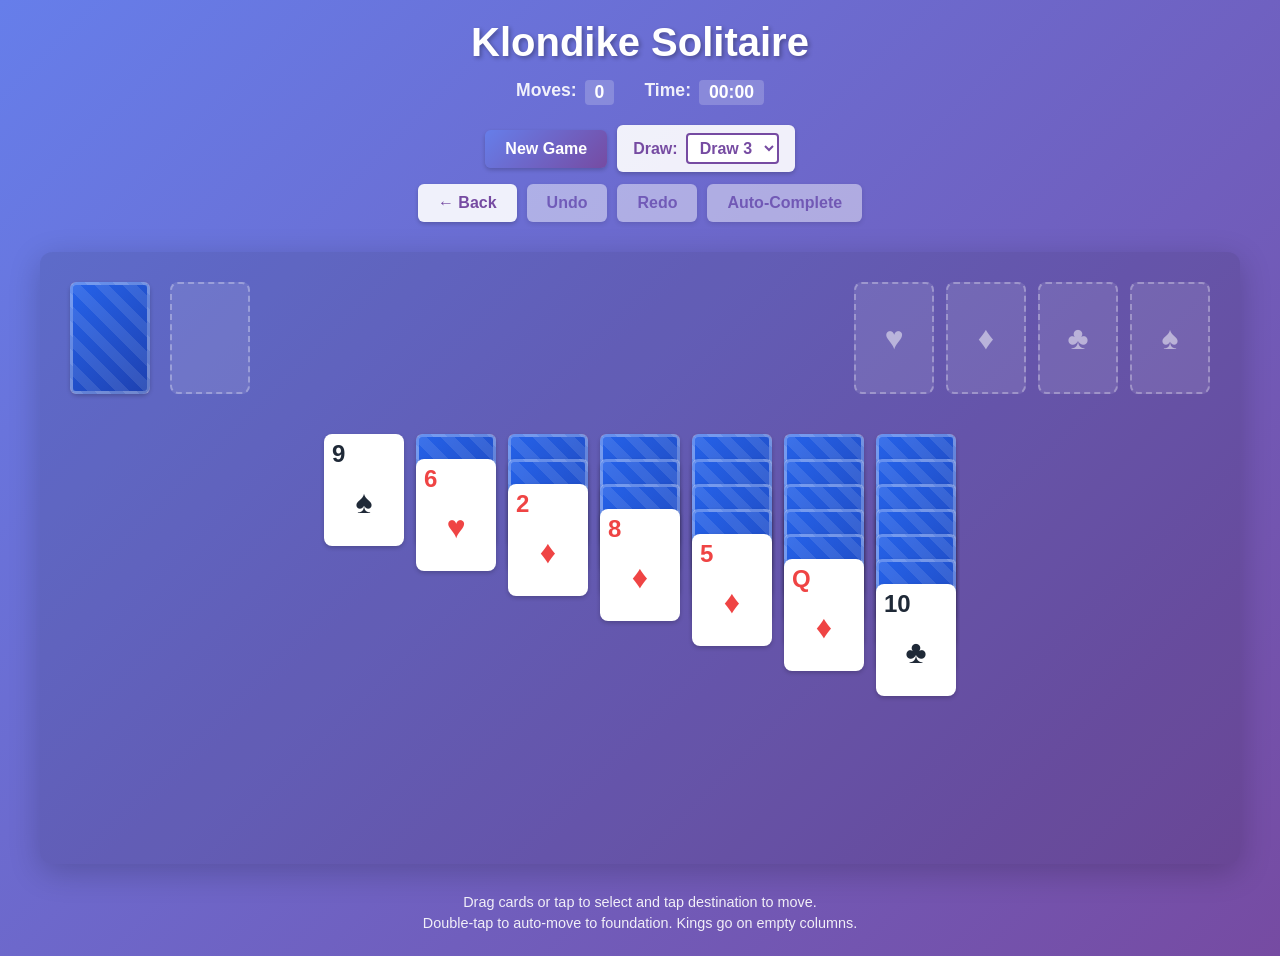
==== solitaire.html @ 15b56e74 "adding homepage and connect 4" ====
<!DOCTYPE html>
<html lang="en">
<head>
  <meta charset="UTF-8">
  <meta name="viewport" content="width=device-width, initial-scale=1.0">
  <meta name="description" content="Play Klondike Solitaire online - Classic card game with drag-and-drop interface">
  <title>Klondike Solitaire</title>
  <link rel="stylesheet" href="styles/main.css">
  <link rel="stylesheet" href="styles/cards.css">
  <link rel="stylesheet" href="styles/game-board.css">
</head>
<body>
  <div class="container">
    <header class="header">
      <h1>Klondike Solitaire</h1>
      <div class="stats">
        <div class="stat">
          <span class="stat-label">Moves:</span>
          <span id="moves" class="stat-value">0</span>
        </div>
        <div class="stat">
          <span class="stat-label">Time:</span>
          <span id="timer" class="stat-value">00:00</span>
        </div>
      </div>
    </header>

    <div class="controls">
      <div class="control-row">
        <button id="new-game-btn" class="btn btn-primary">New Game</button>
        <div class="draw-mode-selector">
          <label for="draw-mode">Draw:</label>
          <select id="draw-mode" class="draw-mode-select">
            <option value="3" selected>Draw 3</option>
            <option value="1">Draw 1</option>
          </select>
        </div>
      </div>
      <div class="control-row">
        <button id="back-btn" class="btn" onclick="window.location.href='index.html'">← Back</button>
        <button id="undo-btn" class="btn" disabled>Undo</button>
        <button id="redo-btn" class="btn" disabled>Redo</button>
        <button id="auto-complete-btn" class="btn" disabled>Auto-Complete</button>
      </div>
    </div>

    <div class="game-board">
      <!-- Top row: Stock, Waste, and Foundations -->
      <div class="top-row">
        <div class="stock-waste-area">
          <div id="stock" class="pile stock-pile" data-pile-type="stock"></div>
          <div id="waste" class="pile waste-pile" data-pile-type="waste"></div>
        </div>

        <div class="foundations-area">
          <div id="foundation-0" class="pile foundation-pile" data-pile-type="foundation" data-pile-index="0"></div>
          <div id="foundation-1" class="pile foundation-pile" data-pile-type="foundation" data-pile-index="1"></div>
          <div id="foundation-2" class="pile foundation-pile" data-pile-type="foundation" data-pile-index="2"></div>
          <div id="foundation-3" class="pile foundation-pile" data-pile-type="foundation" data-pile-index="3"></div>
        </div>
      </div>

      <!-- Bottom row: Tableaus -->
      <div class="tableaus-area">
        <div id="tableau-0" class="pile tableau-pile" data-pile-type="tableau" data-pile-index="0"></div>
        <div id="tableau-1" class="pile tableau-pile" data-pile-type="tableau" data-pile-index="1"></div>
        <div id="tableau-2" class="pile tableau-pile" data-pile-type="tableau" data-pile-index="2"></div>
        <div id="tableau-3" class="pile tableau-pile" data-pile-type="tableau" data-pile-index="3"></div>
        <div id="tableau-4" class="pile tableau-pile" data-pile-type="tableau" data-pile-index="4"></div>
        <div id="tableau-5" class="pile tableau-pile" data-pile-type="tableau" data-pile-index="5"></div>
        <div id="tableau-6" class="pile tableau-pile" data-pile-type="tableau" data-pile-index="6"></div>
      </div>
    </div>

    <footer class="footer">
      <p class="desktop-only">Drag cards or tap to select and tap destination to move.</p>
      <p class="mobile-only">Tap to select cards, then tap destination to move.</p>
      <p>Double-tap to auto-move to foundation. Kings go on empty columns.</p>
    </footer>
  </div>

  <script type="module" src="js/main.js"></script>
</body>
</html>
---- styles/main.css ----
/* Global styles and layout */

* {
  margin: 0;
  padding: 0;
  box-sizing: border-box;
}

body {
  font-family: -apple-system, BlinkMacSystemFont, 'Segoe UI', Roboto, Oxygen, Ubuntu, Cantarell, sans-serif;
  background: linear-gradient(135deg, #667eea 0%, #764ba2 100%);
  min-height: 100vh;
  display: flex;
  justify-content: center;
  align-items: center;
  padding: 20px;
  color: #fff;
  overflow-x: hidden;
}

/* Mobile-specific body adjustments */
@media (max-width: 768px) {
  body {
    padding: 10px 5px;
    align-items: flex-start;
  }
}

.container {
  width: 100%;
  max-width: 1200px;
}

@media (max-width: 768px) {
  .container {
    max-width: 100%;
  }
}

/* Header */
.header {
  text-align: center;
  margin-bottom: 20px;
}

.header h1 {
  font-size: 2.5rem;
  font-weight: 700;
  margin-bottom: 15px;
  text-shadow: 2px 2px 4px rgba(0, 0, 0, 0.3);
}

.stats {
  display: flex;
  justify-content: center;
  gap: 30px;
  font-size: 1.1rem;
}

.stat {
  display: flex;
  gap: 8px;
}

.stat-label {
  font-weight: 600;
  opacity: 0.9;
}

.stat-value {
  font-weight: 700;
  background: rgba(255, 255, 255, 0.2);
  padding: 2px 10px;
  border-radius: 4px;
}

/* Controls */
.controls {
  display: flex;
  flex-direction: column;
  align-items: center;
  gap: 12px;
  margin-bottom: 30px;
}

.control-row {
  display: flex;
  justify-content: center;
  gap: 10px;
  flex-wrap: wrap;
  align-items: center;
}

.draw-mode-selector {
  display: flex;
  align-items: center;
  gap: 8px;
  background: rgba(255, 255, 255, 0.9);
  padding: 8px 16px;
  border-radius: 6px;
  font-weight: 600;
  color: #764ba2;
  box-shadow: 0 2px 4px rgba(0, 0, 0, 0.2);
}

.draw-mode-selector label {
  font-size: 1rem;
}

.draw-mode-select {
  padding: 4px 8px;
  border: 2px solid #764ba2;
  border-radius: 4px;
  background: white;
  color: #764ba2;
  font-size: 1rem;
  font-weight: 600;
  cursor: pointer;
  outline: none;
}

.draw-mode-select:focus {
  border-color: #667eea;
}

.btn {
  padding: 10px 20px;
  border: none;
  border-radius: 6px;
  font-size: 1rem;
  font-weight: 600;
  cursor: pointer;
  transition: all 0.2s ease;
  background: rgba(255, 255, 255, 0.9);
  color: #764ba2;
  box-shadow: 0 2px 4px rgba(0, 0, 0, 0.2);
}

.btn:hover:not(:disabled) {
  transform: translateY(-2px);
  box-shadow: 0 4px 8px rgba(0, 0, 0, 0.3);
}

.btn:active:not(:disabled) {
  transform: translateY(0);
}

.btn:disabled {
  opacity: 0.5;
  cursor: not-allowed;
}

.btn-primary {
  background: linear-gradient(135deg, #667eea 0%, #764ba2 100%);
  color: #fff;
}

/* Footer */
.footer {
  text-align: center;
  margin-top: 30px;
  font-size: 0.9rem;
  opacity: 0.9;
}

.footer p {
  margin: 5px 0;
}

/* Visibility utilities */
.desktop-only {
  display: block;
}

.mobile-only {
  display: none;
}

@media (max-width: 768px) {
  .desktop-only {
    display: none;
  }

  .mobile-only {
    display: block;
  }
}

/* Remove hover effects on touch devices */
@media (hover: none) {
  .btn:hover:not(:disabled) {
    transform: none;
    box-shadow: 0 2px 4px rgba(0, 0, 0, 0.2);
  }
}

/* Responsive */
@media (max-width: 768px) {
  body {
    padding: 10px;
  }

  .header {
    margin-bottom: 12px;
  }

  .header h1 {
    font-size: 1.75rem;
    margin-bottom: 10px;
  }

  .stats {
    font-size: 0.95rem;
    gap: 20px;
  }

  .controls {
    gap: 8px;
    margin-bottom: 15px;
  }

  .control-row {
    gap: 8px;
  }

  .btn {
    padding: 10px 16px;
    font-size: 0.9rem;
    min-height: 44px; /* iOS touch target size */
  }

  .draw-mode-selector {
    padding: 8px 12px;
    min-height: 44px;
    font-size: 0.9rem;
  }

  .draw-mode-select {
    font-size: 0.9rem;
    padding: 6px 8px;
  }

  .footer {
    font-size: 0.75rem;
    margin-top: 15px;
  }
}

@media (max-width: 480px) {
  body {
    padding: 8px 4px;
  }

  .header {
    margin-bottom: 10px;
  }

  .header h1 {
    font-size: 1.4rem;
    margin-bottom: 8px;
  }

  .stats {
    font-size: 0.85rem;
    gap: 12px;
  }

  .controls {
    gap: 6px;
    margin-bottom: 10px;
  }

  .control-row {
    gap: 5px;
  }

  .btn {
    padding: 9px 14px;
    font-size: 0.85rem;
    min-height: 44px;
  }

  .draw-mode-selector {
    font-size: 0.85rem;
    padding: 8px 10px;
  }

  .draw-mode-select {
    font-size: 0.85rem;
    padding: 5px 6px;
  }

  .footer {
    margin-top: 10px;
  }
}
---- styles/cards.css ----
/* Card styling and animations */

.card {
  width: 80px;
  height: 112px;
  background: white;
  border-radius: 8px;
  box-shadow: 0 2px 4px rgba(0, 0, 0, 0.2);
  position: absolute;
  cursor: pointer;
  user-select: none;
  transition: transform 0.2s ease, box-shadow 0.2s ease;
}

.card.dragging {
  opacity: 0.5;
  cursor: grabbing;
}

.card.selected {
  border: 3px solid #fbbf24;
  box-shadow: 0 0 20px rgba(251, 191, 36, 0.6), 0 4px 12px rgba(0, 0, 0, 0.3);
  z-index: 100;
  transform: translateY(-6px);
}

.card:hover {
  transform: translateY(-4px);
  box-shadow: 0 4px 12px rgba(0, 0, 0, 0.3);
  z-index: 10;
}

/* Remove hover on touch devices */
@media (hover: none) {
  .card:hover {
    transform: none;
    box-shadow: 0 2px 4px rgba(0, 0, 0, 0.2);
  }

  .card.selected:hover {
    transform: translateY(-6px);
    box-shadow: 0 0 20px rgba(251, 191, 36, 0.6), 0 4px 12px rgba(0, 0, 0, 0.3);
  }
}

/* Face-up card */
.card.face-up {
  display: flex;
  flex-direction: column;
  padding: 8px;
}

.card-rank {
  font-size: 1.5rem;
  font-weight: 700;
  line-height: 1;
}

.card-suit {
  font-size: 2rem;
  align-self: center;
  margin-top: auto;
  margin-bottom: auto;
}

.card.red .card-rank,
.card.red .card-suit {
  color: #ef4444;
}

.card.black .card-rank,
.card.black .card-suit {
  color: #1f2937;
}

/* Face-down card */
.card.face-down {
  background: linear-gradient(135deg, #2563eb 0%, #1e40af 100%);
  cursor: default;
}

.card.face-down:hover {
  transform: none;
  box-shadow: 0 2px 4px rgba(0, 0, 0, 0.2);
}

.card-back {
  width: 100%;
  height: 100%;
  display: flex;
  align-items: center;
  justify-content: center;
  border: 3px solid rgba(255, 255, 255, 0.3);
  border-radius: 6px;
  background-image: repeating-linear-gradient(
    45deg,
    transparent,
    transparent 10px,
    rgba(255, 255, 255, 0.1) 10px,
    rgba(255, 255, 255, 0.1) 20px
  );
}

/* Empty card placeholder */
.card-empty {
  width: 80px;
  height: 112px;
  background: rgba(255, 255, 255, 0.1);
  border: 2px dashed rgba(255, 255, 255, 0.3);
  border-radius: 8px;
  display: flex;
  align-items: center;
  justify-content: center;
  font-size: 2rem;
  color: rgba(255, 255, 255, 0.5);
  cursor: default;
}

/* Valid drop target highlight */
.valid-target .card-empty {
  background: rgba(34, 197, 94, 0.2);
  border-color: rgba(34, 197, 94, 0.6);
  box-shadow: 0 0 16px rgba(34, 197, 94, 0.4);
}

.valid-target .card {
  box-shadow: 0 0 16px rgba(34, 197, 94, 0.4);
}

/* Responsive card sizes */
@media (max-width: 1024px) {
  .card,
  .card-empty {
    width: 60px;
    height: 84px;
  }

  .card-rank {
    font-size: 1.2rem;
  }

  .card-suit {
    font-size: 1.5rem;
  }

  .card-empty {
    font-size: 1.5rem;
  }
}

@media (max-width: 768px) {
  .card,
  .card-empty {
    width: 48px;
    height: 67px;
  }

  .card.face-up {
    padding: 5px;
  }

  .card-rank {
    font-size: 1rem;
  }

  .card-suit {
    font-size: 1.3rem;
  }

  .card-empty {
    font-size: 1.3rem;
  }
}

@media (max-width: 480px) {
  .card,
  .card-empty {
    width: 44px;
    height: 62px;
  }

  .card.face-up {
    padding: 4px;
  }

  .card-rank {
    font-size: 0.9rem;
  }

  .card-suit {
    font-size: 1.2rem;
  }

  .card-empty {
    font-size: 1.2rem;
  }
}

/* Win celebration animation */
@keyframes celebrate {
  0%, 100% {
    transform: scale(1);
  }
  50% {
    transform: scale(1.05);
  }
}

.win-celebration .card {
  animation: celebrate 0.5s ease-in-out;
}
---- styles/game-board.css ----
/* Game board layout and piles */

.game-board {
  background: rgba(0, 0, 0, 0.1);
  border-radius: 12px;
  padding: 30px;
  box-shadow: 0 8px 32px rgba(0, 0, 0, 0.2);
}

/* Top row: Stock, Waste, Foundations */
.top-row {
  display: flex;
  justify-content: space-between;
  margin-bottom: 40px;
}

.stock-waste-area {
  display: flex;
  gap: 20px;
}

.foundations-area {
  display: flex;
  gap: 12px;
}

/* Piles */
.pile {
  position: relative;
  min-width: 80px;
  min-height: 112px;
  transition: all 0.2s ease;
}

.stock-pile,
.waste-pile {
  cursor: pointer;
}

.waste-pile {
  min-width: 140px; /* Accommodate 3 overlapping cards */
}

/* Tableaus */
.tableaus-area {
  display: flex;
  gap: 12px;
  justify-content: center;
}

.tableau-pile {
  min-height: 400px;
}

/* Valid drop target */
.valid-target {
  background: rgba(34, 197, 94, 0.1);
  border-radius: 8px;
}

/* Responsive layout */
@media (max-width: 1024px) {
  .pile {
    min-width: 60px;
    min-height: 84px;
  }

  .waste-pile {
    min-width: 100px;
  }

  .tableau-pile {
    min-height: 300px;
  }

  .stock-waste-area {
    gap: 15px;
  }

  .foundations-area,
  .tableaus-area {
    gap: 10px;
  }
}

@media (max-width: 768px) {
  .game-board {
    padding: 12px 8px;
  }

  .top-row {
    margin-bottom: 20px;
    flex-wrap: wrap;
    gap: 8px;
  }

  .pile {
    min-width: 48px;
    min-height: 67px;
  }

  .waste-pile {
    min-width: 80px;
  }

  .tableau-pile {
    min-height: 280px;
  }

  .stock-waste-area {
    gap: 8px;
  }

  .foundations-area {
    gap: 6px;
  }

  .tableaus-area {
    gap: 8px;
  }
}

@media (max-width: 640px) {
  .game-board {
    padding: 10px 6px;
  }

  .top-row {
    flex-direction: row;
    flex-wrap: wrap;
    justify-content: center;
    gap: 6px;
    margin-bottom: 15px;
  }

  .stock-waste-area {
    gap: 6px;
  }

  .foundations-area {
    gap: 6px;
  }

  .tableaus-area {
    gap: 6px;
  }

  .tableau-pile {
    min-height: 250px;
  }
}

@media (max-width: 480px) {
  .game-board {
    padding: 8px 4px;
  }

  .pile {
    min-width: 44px;
    min-height: 62px;
  }

  .waste-pile {
    min-width: 72px;
  }

  .tableaus-area {
    gap: 5px;
  }

  .tableau-pile {
    min-height: 280px;
  }

  .top-row {
    margin-bottom: 12px;
    gap: 5px;
  }

  .stock-waste-area {
    gap: 5px;
  }

  .foundations-area {
    gap: 5px;
  }
}
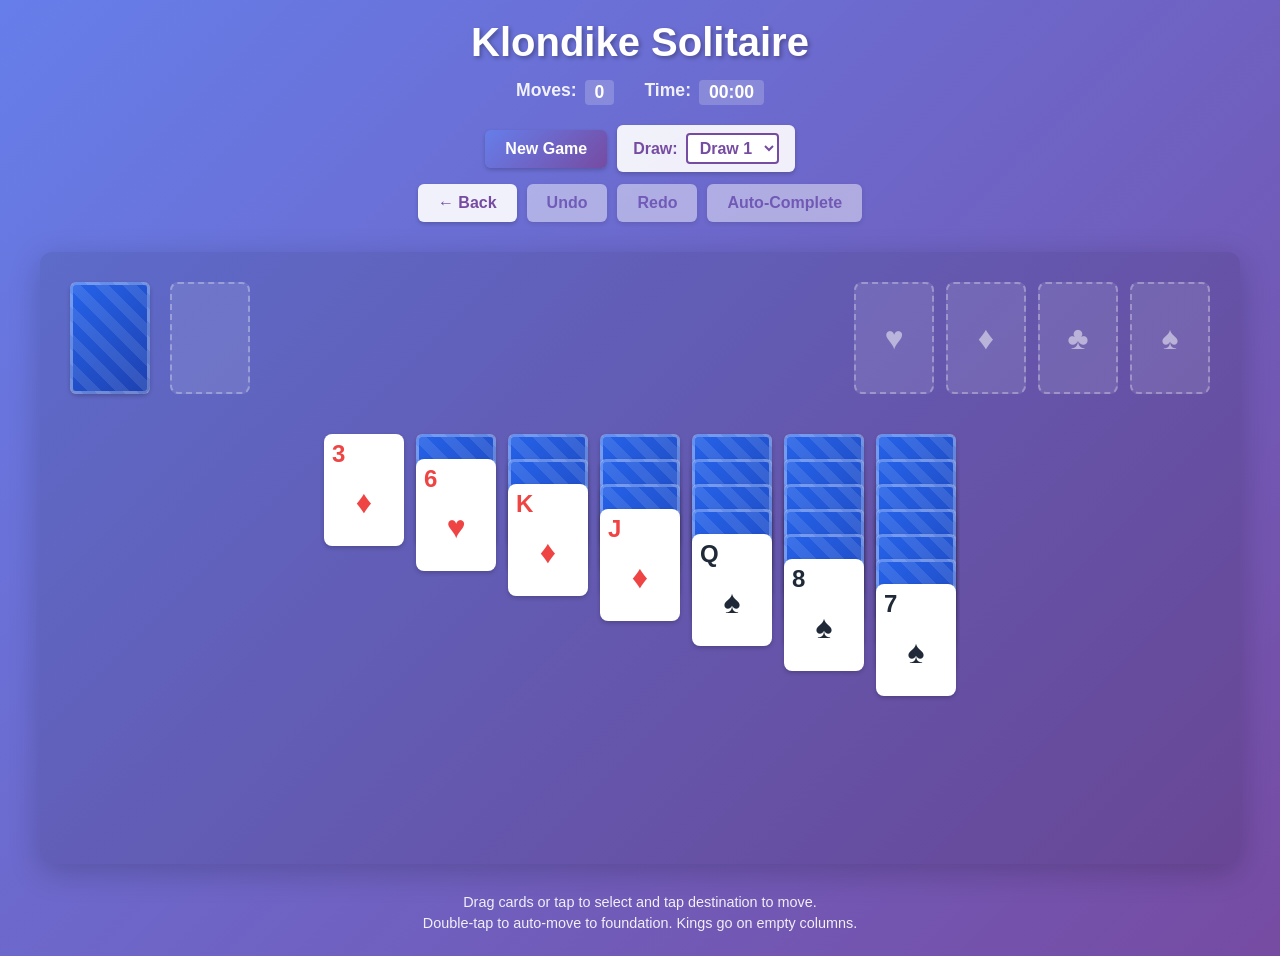
==== commit d4fb09d1: "tweaks" ====
--- a/solitaire.html
+++ b/solitaire.html
@@ -31,8 +31,8 @@
         <div class="draw-mode-selector">
           <label for="draw-mode">Draw:</label>
           <select id="draw-mode" class="draw-mode-select">
-            <option value="3" selected>Draw 3</option>
-            <option value="1">Draw 1</option>
+            <option value="1" selected>Draw 1</option>
+            <option value="3">Draw 3</option>
           </select>
         </div>
       </div>
